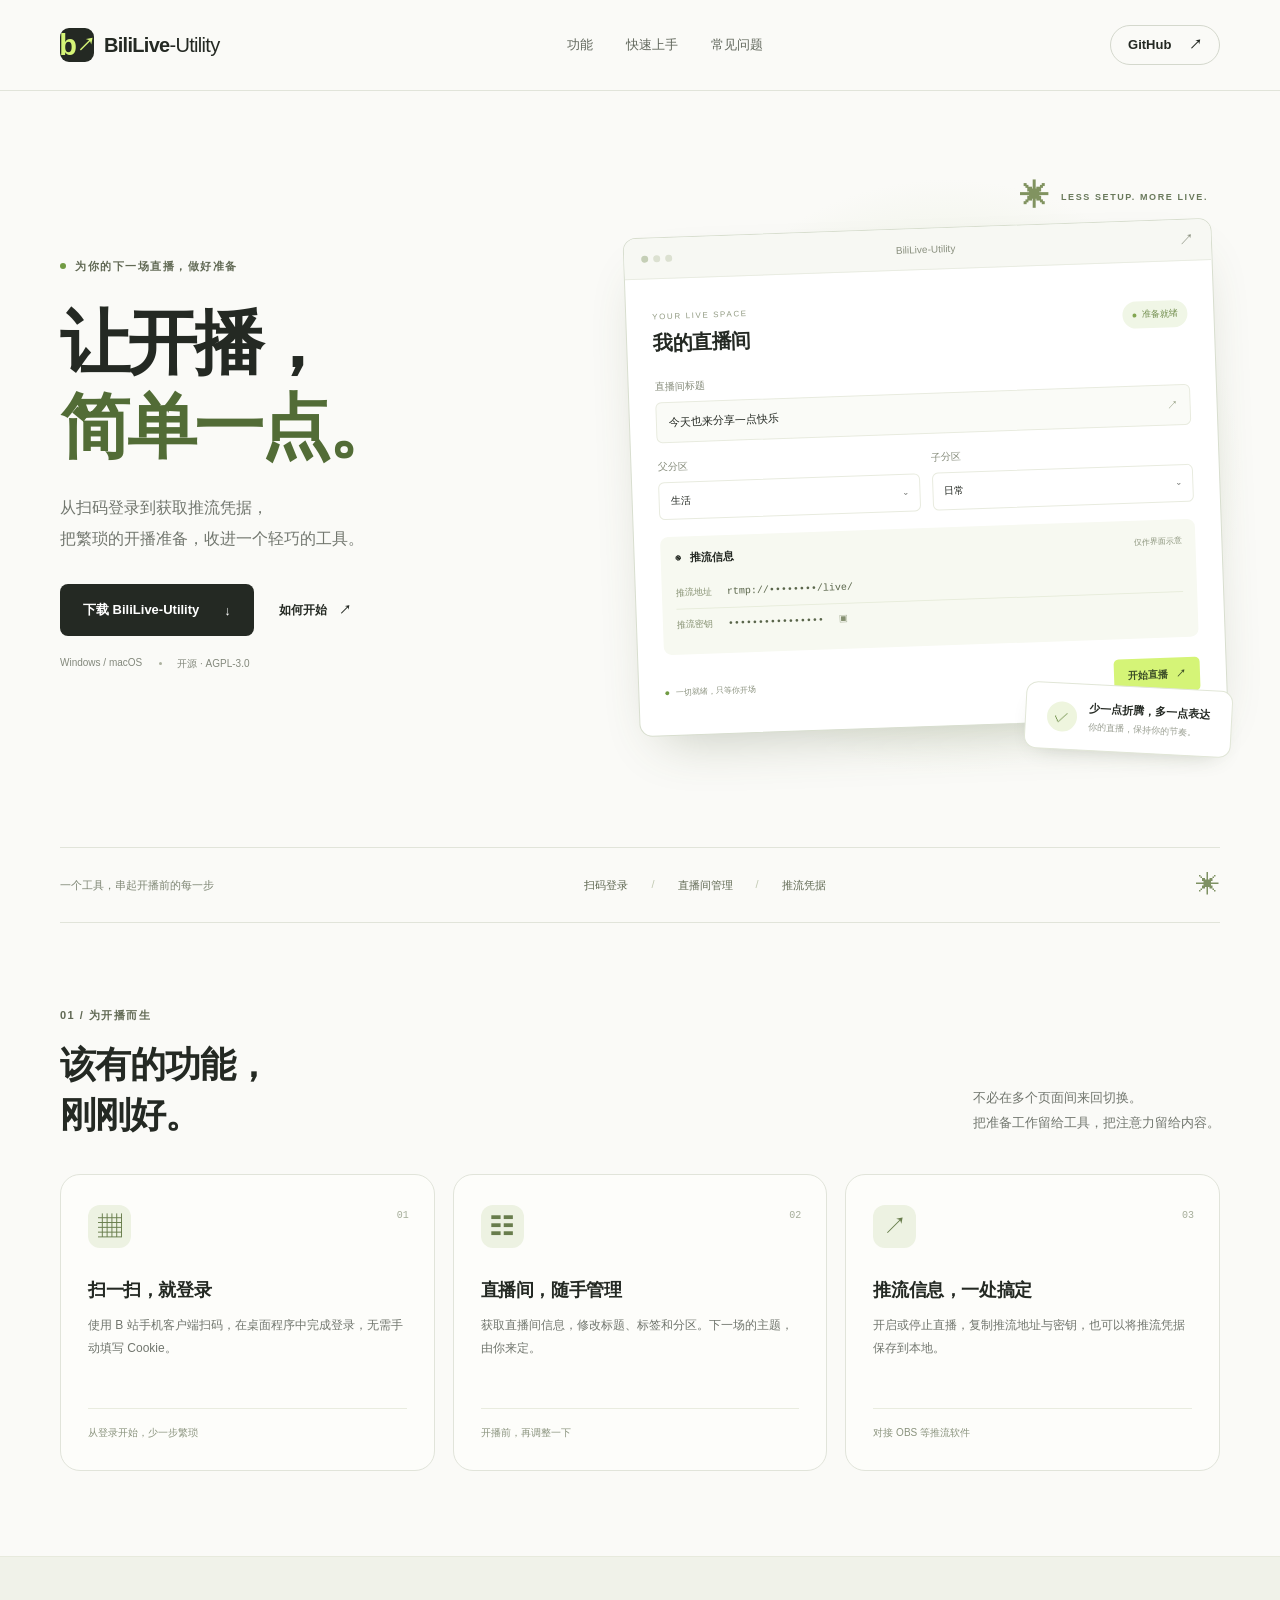
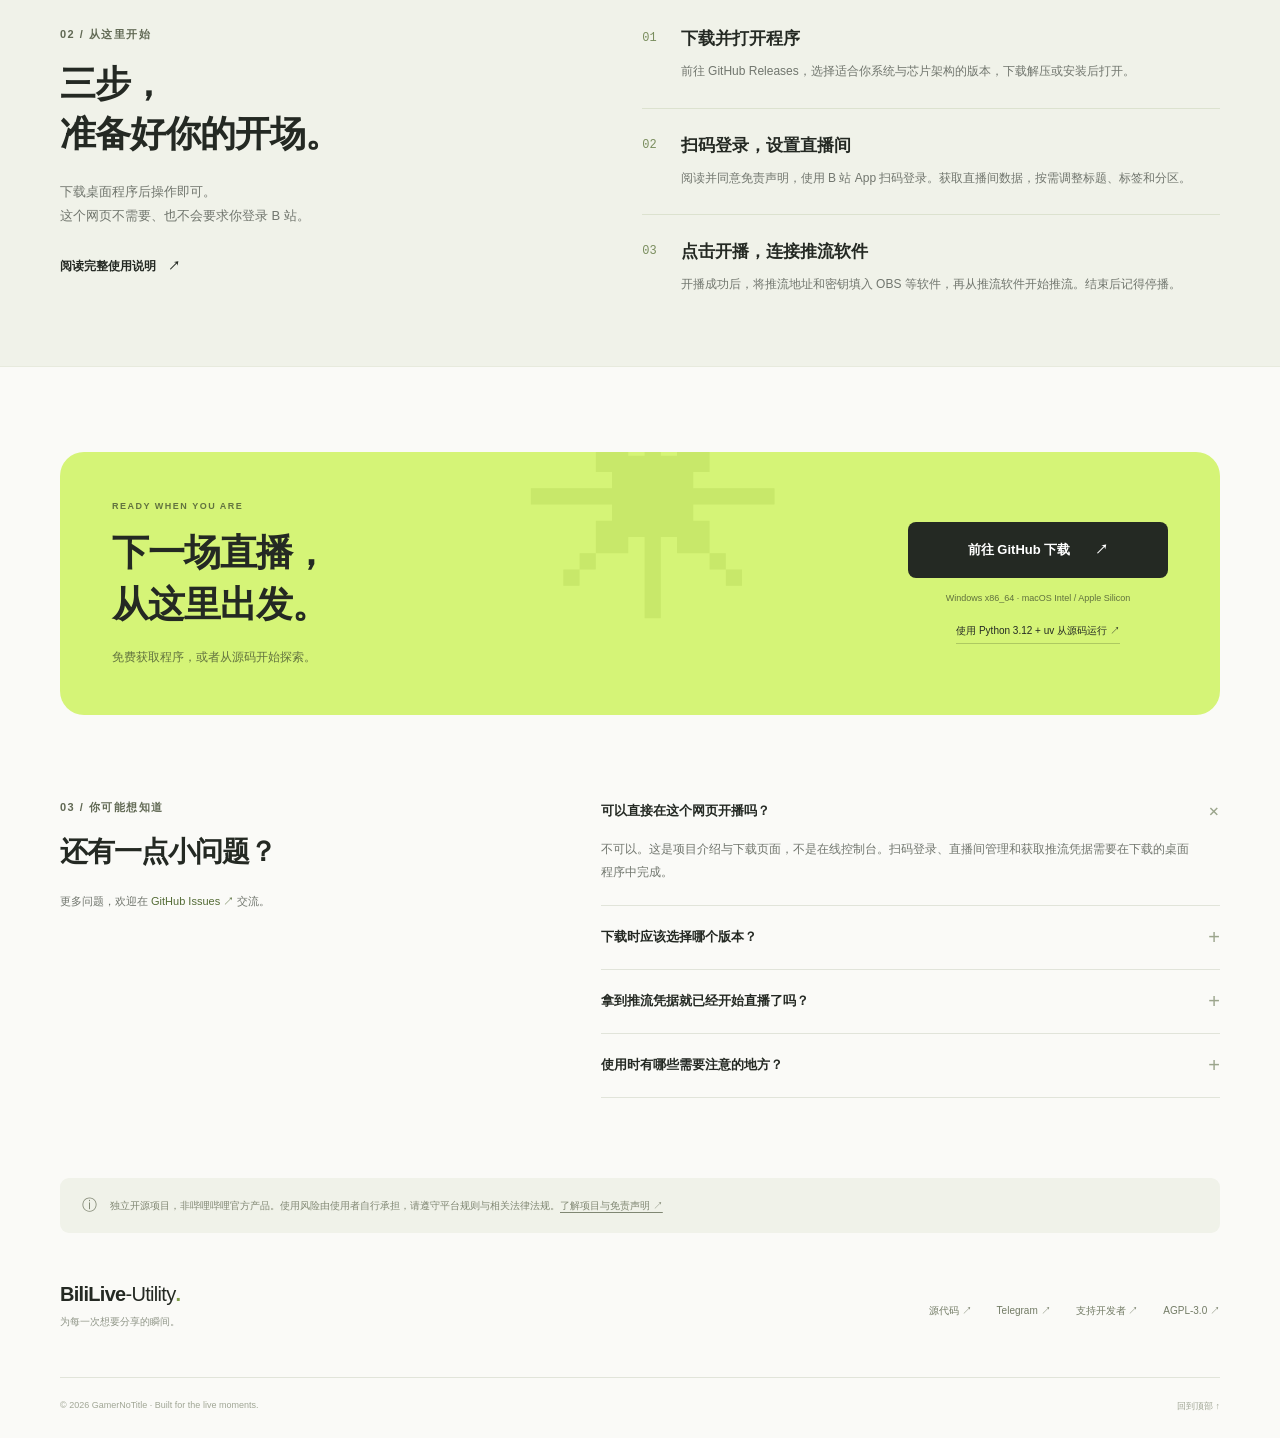
==== index.html @ 8e635564 "feat: add responsive GitHub Pages project landing page" ====
<!doctype html>
<html lang="zh-CN">
<head>
  <meta charset="utf-8">
  <meta name="viewport" content="width=device-width, initial-scale=1">
  <meta name="description" content="BiliLive-Utility，开源的 B 站直播间管理工具。扫码登录、管理直播间、获取推流凭据，让开播准备更简单。">
  <meta name="theme-color" content="#fafaf7">
  <title>BiliLive-Utility · 让开播，简单一点</title>
  <link rel="icon" href="./assets/favicon.svg" type="image/svg+xml">
  <link rel="stylesheet" href="./assets/site.css">
  <script src="./assets/site.js" defer></script>
</head>
<body>
  <a class="skip-link" href="#main">跳转到主要内容</a>
  <header class="header"><div class="wrap nav">
    <a class="brand" href="#" aria-label="BiliLive-Utility 首页"><span class="brand-icon" aria-hidden="true">b<span>↗</span></span><span>BiliLive<span class="brand-light">-Utility</span></span></a>
    <nav aria-label="主导航"><a href="#features">功能</a><a href="#guide">快速上手</a><a href="#faq">常见问题</a></nav>
    <a class="github-link" href="https://github.com/GamerNoTitle/BiliLive-Utility">GitHub <span aria-hidden="true">↗</span></a>
  </div></header>
  <main id="main">
    <section class="hero wrap">
      <div class="hero-copy">
        <div class="eyebrow"><span class="status-dot"></span> 为你的下一场直播，做好准备</div>
        <h1>让开播，<br><span>简单一点。</span></h1>
        <p class="hero-description">从扫码登录到获取推流凭据，<br>把繁琐的开播准备，收进一个轻巧的工具。</p>
        <div class="actions"><a class="button primary" href="#download">下载 BiliLive-Utility <span aria-hidden="true">↓</span></a><a class="text-link" href="#guide">如何开始 <span aria-hidden="true">↗</span></a></div>
        <div class="hero-meta"><span>Windows / macOS</span><span>开源 · AGPL-3.0</span></div>
      </div>
      <div class="hero-visual">
        <div class="orbit-label"><span aria-hidden="true">✳</span> LESS SETUP. MORE LIVE.</div>
        <div class="app-preview" aria-label="直播间管理界面示意，所有数据均为虚构">
          <div class="window-bar"><div class="window-dots"><i></i><i></i><i></i></div><span>BiliLive-Utility</span><span class="window-mark">↗</span></div>
          <div class="preview-body"><div class="preview-heading"><div><span class="mini-label">YOUR LIVE SPACE</span><h2>我的直播间</h2></div><span class="preview-status"><span></span> 准备就绪</span></div>
          <div class="preview-field"><span>直播间标题</span><div>今天也来分享一点快乐 <span>↗</span></div></div>
          <div class="preview-row"><div><span>父分区</span><strong>生活 <span>⌄</span></strong></div><div><span>子分区</span><strong>日常 <span>⌄</span></strong></div></div>
          <div class="stream-card"><div class="stream-title"><span>◉ &nbsp; 推流信息</span><span class="tiny-tag">仅作界面示意</span></div><div class="stream-item"><span>推流地址</span><code>rtmp://••••••••/live/</code></div><div class="stream-item"><span>推流密钥</span><code>••••••••••••••••</code><span aria-hidden="true">▣</span></div></div>
          <div class="preview-bottom"><span><span class="status-dot"></span> 一切就绪，只等你开场</span><span class="fake-button">开始直播 &nbsp; ↗</span></div>
          </div>
        </div>
        <div class="floating-note"><span class="note-icon" aria-hidden="true">✓</span><div><strong>少一点折腾，多一点表达</strong><span>你的直播，保持你的节奏。</span></div></div>
      </div>
    </section>
    <div class="wrap trust-strip"><span>一个工具，串起开播前的每一步</span><div><span>扫码登录</span><i> / </i><span>直播间管理</span><i> / </i><span>推流凭据</span></div><span class="strip-symbol" aria-hidden="true">✳</span></div>
    <section class="section wrap" id="features">
      <div class="section-heading"><div><span class="eyebrow">01 / 为开播而生</span><h2>该有的功能，<br>刚刚好。</h2></div><p>不必在多个页面间来回切换。<br>把准备工作留给工具，把注意力留给内容。</p></div>
      <div class="feature-grid">
        <article class="feature"><span class="feature-icon" aria-hidden="true">▦</span><span class="feature-number">01</span><h3>扫一扫，就登录</h3><p>使用 B 站手机客户端扫码，在桌面程序中完成登录，无需手动填写 Cookie。</p><span class="feature-tag">从登录开始，少一步繁琐</span></article>
        <article class="feature"><span class="feature-icon" aria-hidden="true">☷</span><span class="feature-number">02</span><h3>直播间，随手管理</h3><p>获取直播间信息，修改标题、标签和分区。下一场的主题，由你来定。</p><span class="feature-tag">开播前，再调整一下</span></article>
        <article class="feature"><span class="feature-icon" aria-hidden="true">↗</span><span class="feature-number">03</span><h3>推流信息，一处搞定</h3><p>开启或停止直播，复制推流地址与密钥，也可以将推流凭据保存到本地。</p><span class="feature-tag">对接 OBS 等推流软件</span></article>
      </div>
    </section>
    <section class="guide-section" id="guide"><div class="wrap guide-layout"><div class="guide-intro"><span class="eyebrow">02 / 从这里开始</span><h2>三步，<br>准备好你的开场。</h2><p>下载桌面程序后操作即可。<br>这个网页不需要、也不会要求你登录 B 站。</p><a class="text-link" href="https://github.com/GamerNoTitle/BiliLive-Utility#开箱即用">阅读完整使用说明 <span aria-hidden="true">↗</span></a></div><ol class="steps">
      <li><span class="step-number">01</span><div><h3>下载并打开程序</h3><p>前往 GitHub Releases，选择适合你系统与芯片架构的版本，下载解压或安装后打开。</p></div></li>
      <li><span class="step-number">02</span><div><h3>扫码登录，设置直播间</h3><p>阅读并同意免责声明，使用 B 站 App 扫码登录。获取直播间数据，按需调整标题、标签和分区。</p></div></li>
      <li><span class="step-number">03</span><div><h3>点击开播，连接推流软件</h3><p>开播成功后，将推流地址和密钥填入 OBS 等软件，再从推流软件开始推流。结束后记得停播。</p></div></li>
    </ol></div></section>
    <section class="section wrap" id="download"><div class="download-panel"><div><span class="eyebrow">READY WHEN YOU ARE</span><h2>下一场直播，<br>从这里出发。</h2><p>免费获取程序，或者从源码开始探索。</p></div><div class="download-actions"><a class="button dark" href="https://github.com/GamerNoTitle/BiliLive-Utility/releases/latest">前往 GitHub 下载 <span aria-hidden="true">↗</span></a><span>Windows x86_64 · macOS Intel / Apple Silicon</span><a class="source-link" href="https://github.com/GamerNoTitle/BiliLive-Utility#源码启动">使用 Python 3.12 + uv 从源码运行 ↗</a></div></div></section>
    <section class="faq-section wrap" id="faq"><div><span class="eyebrow">03 / 你可能想知道</span><h2>还有一点小问题？</h2><p>更多问题，欢迎在 <a href="https://github.com/GamerNoTitle/BiliLive-Utility/issues">GitHub Issues ↗</a> 交流。</p></div><div class="faq-list">
      <details open><summary>可以直接在这个网页开播吗？<span aria-hidden="true">+</span></summary><p>不可以。这是项目介绍与下载页面，不是在线控制台。扫码登录、直播间管理和获取推流凭据需要在下载的桌面程序中完成。</p></details>
      <details><summary>下载时应该选择哪个版本？<span aria-hidden="true">+</span></summary><p>Windows 选择 Windows-amd64；搭载 Intel 芯片的 Mac 选择 macOS-amd64，Apple Silicon（M 系列）选择 macOS-arm64。请以 Releases 中实际提供的文件为准；其他环境可参考源码启动说明。</p></details>
      <details><summary>拿到推流凭据就已经开始直播了吗？<span aria-hidden="true">+</span></summary><p>程序负责开启直播间并获取凭据，画面与声音还需要使用 OBS 等推流软件传输。请将地址与密钥分别填入推流软件的自定义服务器设置，并在软件中开始推流。</p></details>
      <details><summary>使用时有哪些需要注意的地方？<span aria-hidden="true">+</span></summary><p>请只从本项目 GitHub 下载程序，不要分享 Cookie、登录二维码或推流密钥。项目仅供个人学习、研究和非商业用途；使用前请确认符合平台规则及法律法规，并确保直播内容已获得合法授权。平台接口与规则可能变化，本工具不保证所有账号都能开播。</p></details>
    </div></section>
    <aside class="notice wrap"><span aria-hidden="true">ⓘ</span><p>独立开源项目，非哔哩哔哩官方产品。使用风险由使用者自行承担，请遵守平台规则与相关法律法规。<a href="https://github.com/GamerNoTitle/BiliLive-Utility#readme">了解项目与免责声明 ↗</a></p></aside>
  </main>
  <footer class="footer wrap"><div><a class="brand footer-brand" href="#">BiliLive<span class="brand-light">-Utility</span><span class="footer-dot">.</span></a><p>为每一次想要分享的瞬间。</p></div><div class="footer-links"><a href="https://github.com/GamerNoTitle/BiliLive-Utility">源代码 ↗</a><a href="https://t.me/DohnaNyan">Telegram ↗</a><a href="https://bili33.top/sponsors">支持开发者 ↗</a><a href="https://github.com/GamerNoTitle/BiliLive-Utility/blob/master/LICENSE">AGPL-3.0 ↗</a></div><div class="footer-bottom"><span>© <span id="year">2026</span> GamerNoTitle · Built for the live moments.</span><a href="#">回到顶部 ↑</a></div></footer>
</body>
</html>
---- assets/site.css ----
/* Standalone project landing page: no build step or external assets required. */
:root{--paper:#fafaf7;--ink:#242923;--muted:#71766e;--line:#e1e4da;--lime:#d5f477;--green:#526c36;--white:#fff;--radius:20px}*{box-sizing:border-box}html{scroll-behavior:smooth;scroll-padding-top:100px}body{margin:0;background:var(--paper);color:var(--ink);font-family:Inter,-apple-system,BlinkMacSystemFont,"Segoe UI","PingFang SC","Microsoft YaHei",sans-serif;-webkit-font-smoothing:antialiased;font-size:15px}a{color:inherit;text-decoration:none}a,button,summary{-webkit-tap-highlight-color:transparent}a:focus-visible,summary:focus-visible{outline:3px solid var(--green);outline-offset:6px;border-radius:4px}::selection{background:var(--lime)}.wrap{width:min(1160px,calc(100% - 96px));margin-inline:auto}.header{border-bottom:1px solid var(--line);background:rgba(250,250,247,.96)}.nav{height:90px;display:flex;align-items:center;justify-content:space-between;gap:28px}.brand{display:inline-flex;align-items:center;gap:10px;font-size:20px;font-weight:750;letter-spacing:-.7px}.brand-light{font-weight:450}.brand-icon{display:flex;align-items:center;justify-content:center;background:var(--ink);color:var(--lime);width:34px;height:34px;border-radius:9px;font-size:29px;line-height:1}.brand-icon span{font-size:18px;margin-left:1px}.nav nav{display:flex;gap:33px;font-size:13px;color:#62685d}.nav nav a:hover,.text-link:hover,.footer a:hover,.faq-section a:hover{color:var(--green)}.github-link{border:1px solid #d4d8cd;padding:10px 17px;border-radius:25px;font-size:13px;font-weight:600}.github-link span{margin-left:14px}.hero{display:grid;grid-template-columns:1fr 1.12fr;align-items:center;gap:45px;padding-block:82px 90px}.eyebrow{font-size:11px;font-weight:650;letter-spacing:1.5px;display:flex;align-items:center;gap:9px;color:#616954}.status-dot{display:inline-block;width:6px;height:6px;background:#719b43;border-radius:50%;flex:none}.hero h1{font-size:clamp(48px,5.5vw,70px);line-height:1.2;letter-spacing:-3px;margin:27px 0 23px;font-weight:800}.hero h1>span{color:var(--green)}.hero-description{color:var(--muted);font-size:16px;line-height:1.95;margin:0 0 30px}.actions{display:flex;align-items:center;gap:25px}.button{display:inline-flex;justify-content:center;align-items:center;gap:25px;border-radius:8px;padding:17px 23px;font-weight:650;font-size:13px;transition:transform .2s,background .2s}.button:hover{transform:translateY(-3px)}.primary{background:var(--ink);color:#fff}.primary:hover{background:#425638}.text-link{font-size:12px;font-weight:600;display:inline-flex;gap:12px;align-items:center}.hero-meta{display:flex;gap:17px;color:#83887c;font-size:10px;margin-top:21px}.hero-meta span+span:before{content:"";display:inline-block;width:3px;height:3px;background:#acb19f;margin:0 15px 2px 0;border-radius:50%}.hero-visual{position:relative;padding:55px 0 30px}.hero-visual:before{content:"";position:absolute;inset:3px -25px -20px 18px;border-radius:50%;background:radial-gradient(ellipse,#e7edda 0%,#f1f4e9 48%,transparent 70%);z-index:-1}.orbit-label{position:absolute;top:7px;right:12px;font-size:9px;letter-spacing:1.6px;font-weight:650;color:#69795b;display:flex;align-items:center;gap:10px}.orbit-label>span{font-size:29px;color:#819360}.app-preview{background:white;border:1px solid #d8decf;border-radius:13px;box-shadow:0 24px 55px -25px #47573455;transform:rotate(-2deg);overflow:hidden}.window-bar{height:41px;background:#f7f8f3;display:flex;align-items:center;justify-content:space-between;padding:0 17px;border-bottom:1px solid #e9ece2;color:#8a907f;font-size:10px}.window-dots{display:flex;gap:5px}.window-dots i{width:7px;height:7px;border-radius:50%;background:#dce1d1}.window-dots i:first-child{background:#c5cfb6}.window-mark{font-size:15px}.preview-body{padding:26px}.preview-heading{display:flex;align-items:center;justify-content:space-between;margin-bottom:23px}.mini-label{font-size:8px;letter-spacing:1.6px;color:#929b83}.preview-heading h2{font-size:20px;letter-spacing:-.5px;margin:7px 0 0}.preview-status{font-size:9px;background:#f0f6e6;border-radius:20px;padding:7px 10px;color:#728e4f}.preview-status>span{display:inline-block;width:4px;height:4px;background:#82a651;border-radius:50%;margin-right:3px}.preview-field>span,.preview-row>div>span{font-size:10px;color:#858b7a;display:block;margin-bottom:8px}.preview-field>div{background:#fafbf7;border:1px solid #e8ebdf;padding:12px;border-radius:6px;font-size:11px;display:flex;justify-content:space-between}.preview-field>div>span{color:#8d987a}.preview-row{display:grid;grid-template-columns:1fr 1fr;gap:12px;margin:17px 0}.preview-row strong{font-size:10px;font-weight:400;border:1px solid #e8ebdf;display:flex;justify-content:space-between;padding:11px;border-radius:6px}.stream-card{background:#f7f9f1;padding:14px;border-radius:8px}.stream-title{display:flex;justify-content:space-between;align-items:center;font-size:11px;font-weight:600;padding-bottom:12px}.tiny-tag{font-size:8px;color:#8c957d;font-weight:400}.stream-item{display:flex;align-items:center;gap:15px;padding:9px 0;font-size:9px;color:#859071}.stream-item code{font-size:10px;color:#59654a}.stream-item:last-child{border-top:1px solid #e8eddc}.preview-bottom{margin-top:20px;display:flex;align-items:center;justify-content:space-between;gap:8px;font-size:8px;color:#8a917e}.preview-bottom .status-dot{width:4px;height:4px;margin-right:4px}.fake-button{padding:10px 14px;background:var(--lime);color:#3c4e27;border-radius:5px;font-size:10px;font-weight:600}.floating-note{position:absolute;bottom:4px;right:-12px;display:flex;gap:12px;align-items:center;padding:16px 21px;background:white;border:1px solid #e1e6d7;border-radius:12px;box-shadow:0 10px 25px -15px #44543555;transform:rotate(3deg)}.note-icon{display:grid;place-items:center;background:#eef5de;color:#71904b;border-radius:50%;width:30px;height:30px}.floating-note strong{font-size:11px;display:block;font-weight:600}.floating-note div>span{display:block;font-size:9px;color:#989d90;margin-top:5px}.trust-strip{border-block:1px solid var(--line);padding-block:23px;display:flex;align-items:center;justify-content:space-between;color:#7c8472;font-size:11px}.trust-strip>div{display:flex;gap:23px;color:#606953}.trust-strip i{color:#c2cab4;font-style:normal}.strip-symbol{font-size:24px;color:#7e9163}.section{padding-block:85px}.section-heading{display:flex;align-items:flex-end;justify-content:space-between;margin-bottom:33px}h2{font-size:36px;line-height:1.4;letter-spacing:-1px;margin:17px 0 0}.section-heading>p,.guide-intro>p{color:var(--muted);font-size:13px;line-height:1.9;margin:0 0 5px}.feature-grid{display:grid;grid-template-columns:repeat(3,1fr);gap:18px}.feature{position:relative;padding:30px 27px;border:1px solid var(--line);border-radius:var(--radius);background:#fdfdfa}.feature-icon{display:grid;place-items:center;font-size:24px;width:43px;height:43px;background:#edf2e2;color:#687d4c;border-radius:12px}.feature-number{position:absolute;right:25px;top:35px;font-size:10px;color:#a5ad99;font-family:monospace}.feature h3{font-size:18px;margin:30px 0 12px;font-weight:650;letter-spacing:-.4px}.feature p{font-size:12px;line-height:1.9;color:var(--muted);margin:0;min-height:69px}.feature-tag{display:block;font-size:10px;color:#8a937d;border-top:1px solid #e9ecdf;margin-top:25px;padding-top:17px}.guide-section{padding:70px 0;background:#f0f2e9;border-block:1px solid #e7eadd}.guide-layout{display:grid;grid-template-columns:1fr 1.15fr;gap:80px}.guide-intro>p{margin-top:20px}.guide-intro .text-link{margin-top:24px}.steps{list-style:none;margin:0;padding:0}.steps li{display:flex;gap:24px;padding:25px 0;border-bottom:1px solid #dce2cf}.steps li:first-child{padding-top:0}.steps li:last-child{border:0;padding-bottom:0}.step-number{font-size:12px;font-family:monospace;color:#7a8e5e;padding-top:4px}.steps h3{font-size:17px;font-weight:600;margin:0 0 10px}.steps p{font-size:12px;line-height:1.9;color:var(--muted);margin:0}.download-panel{background:var(--lime);border-radius:24px;padding:49px 52px;display:flex;align-items:center;justify-content:space-between;gap:30px;position:relative;overflow:hidden}.download-panel:after{content:"✳";position:absolute;top:-70px;right:37%;font-size:260px;color:#c8e86a;line-height:1;pointer-events:none}.download-panel>div{position:relative;z-index:1}.download-panel h2{font-size:37px;margin-top:16px}.download-panel p{font-size:12px;color:#62733f;margin:18px 0 0}.download-panel .eyebrow{color:#62733f;font-size:9px}.download-actions{display:flex;flex-direction:column;align-items:center;gap:15px}.dark{background:var(--ink);color:white;padding:19px 30px;min-width:260px}.download-actions>span{font-size:9px;color:#60713e}.source-link{font-size:10px;margin-top:6px;border-bottom:1px solid #adc961;padding-bottom:5px}.faq-section{display:grid;grid-template-columns:1fr 1.3fr;gap:65px;padding-bottom:80px}.faq-section h2{font-size:28px}.faq-section>div>p{font-size:11px;color:var(--muted);line-height:1.9;margin-top:20px}.faq-section a{color:#536b35}.faq-list details{border-bottom:1px solid var(--line);padding-block:20px}.faq-list details:first-child{padding-top:0}.faq-list summary{cursor:pointer;display:flex;align-items:center;justify-content:space-between;gap:20px;font-size:13px;font-weight:600;list-style:none}.faq-list summary::-webkit-details-marker{display:none}.faq-list summary span{font-size:20px;color:#9ba58c;font-weight:400;transition:transform .2s}.faq-list details[open] summary span{transform:rotate(45deg)}.faq-list p{color:var(--muted);font-size:12px;line-height:1.95;margin:15px 30px 0 0}.notice{display:flex;gap:13px;background:#f0f2e9;padding:18px 22px;border-radius:9px;color:#808773}.notice>span{font-size:15px}.notice p{font-size:10px;line-height:1.9;margin:0}.notice a{text-decoration:underline;text-underline-offset:3px}.footer{display:flex;justify-content:space-between;align-items:center;flex-wrap:wrap;padding-top:50px;padding-bottom:25px;gap:25px}.footer-brand{font-size:20px;gap:0}.footer-dot{color:#7f9d4a}.footer p{font-size:10px;color:#8f9587;margin-top:9px}.footer-links{display:flex;gap:25px;font-size:10px;color:#727b65}.footer-bottom{width:100%;border-top:1px solid var(--line);padding-top:22px;margin-top:13px;display:flex;justify-content:space-between;color:#a0a695;font-size:9px}.skip-link{position:fixed;top:12px;left:20px;background:var(--ink);color:white;padding:14px;z-index:10;clip-path:inset(50%);width:1px;height:1px;overflow:hidden;white-space:nowrap}.skip-link:focus{clip-path:none;width:auto;height:auto;overflow:visible}
@media(min-width:1400px){.hero{padding-block:100px 105px}}@media(max-width:1000px){.wrap{width:calc(100% - 56px)}.hero{gap:25px}.hero h1{font-size:54px}.preview-body{padding:19px}.actions{gap:17px}.button{padding:16px 18px;font-size:12px;gap:14px}.hero-description{font-size:14px}.preview-bottom{font-size:7px}.feature{padding:25px 21px}.guide-layout{gap:40px}.download-panel{padding:40px 34px}.download-panel h2{font-size:32px}.faq-section{gap:35px}.nav nav{gap:22px}}
@media(max-width:760px){.wrap{width:calc(100% - 40px)}.nav{height:74px;gap:10px}.brand{font-size:17px;gap:8px}.brand-icon{width:29px;height:29px;font-size:24px}.nav nav{display:none}.github-link{padding:9px 13px;font-size:11px}.github-link span{margin-left:7px}.hero{grid-template-columns:1fr;padding-block:48px 51px;gap:28px}.hero h1{font-size:58px;letter-spacing:-2.5px;margin-top:24px}.hero-description{font-size:15px}.hero-copy{max-width:500px}.hero-visual{max-width:490px;width:100%;justify-self:center;padding:47px 6px 29px}.hero-visual:before{inset:0}.app-preview{transform:rotate(-1.5deg)}.preview-body{padding:24px}.floating-note{right:0;bottom:0}.orbit-label{right:13px;top:2px}.hero-meta{font-size:9px}.actions{gap:24px}.button{padding:17px 22px}.preview-bottom{font-size:8px}.trust-strip{align-items:flex-start;gap:15px;flex-wrap:wrap;padding-block:20px;font-size:10px}.trust-strip>div{gap:14px}.strip-symbol{display:none}.section{padding-block:55px}.section-heading{display:block;margin-bottom:25px}h2{font-size:31px}.section-heading>p{margin-top:18px;font-size:12px}.feature-grid{grid-template-columns:1fr;gap:13px}.feature{padding:25px}.feature h3{margin-top:22px}.feature p{min-height:0;max-width:450px}.feature-tag{margin-top:21px}.guide-section{padding-block:50px}.guide-layout{grid-template-columns:1fr;gap:34px}.guide-intro h2 br{display:none}.steps li{gap:20px}.steps h3{font-size:16px}.steps p{font-size:12px}.download-panel{display:block;padding:32px 25px;border-radius:17px}.download-panel h2{font-size:34px}.download-panel:after{right:-40px;top:30px}.download-actions{align-items:flex-start;margin-top:30px}.download-actions>span{font-size:8px}.dark{min-width:250px}.faq-section{grid-template-columns:1fr;gap:29px;padding-bottom:47px}.faq-section h2{font-size:28px}.faq-section>div>p{margin-top:12px}.notice{padding:16px;gap:10px}.footer{padding-top:37px;gap:18px}.footer-links{flex-wrap:wrap;gap:19px}.footer-bottom{font-size:8px;gap:20px;line-height:1.8}.eyebrow{font-size:10px;letter-spacing:1px}}@media(max-width:360px){.hero h1{font-size:49px}.actions{gap:13px}.button{padding-inline:15px}.preview-body{padding:17px}.preview-bottom>span:first-child{max-width:110px;line-height:1.6}.floating-note{padding:12px}.hero-meta{gap:8px}.hero-meta span+span:before{margin-right:8px}}
@media(prefers-reduced-motion:reduce){html{scroll-behavior:auto}*,*:before,*:after{transition:none!important}}
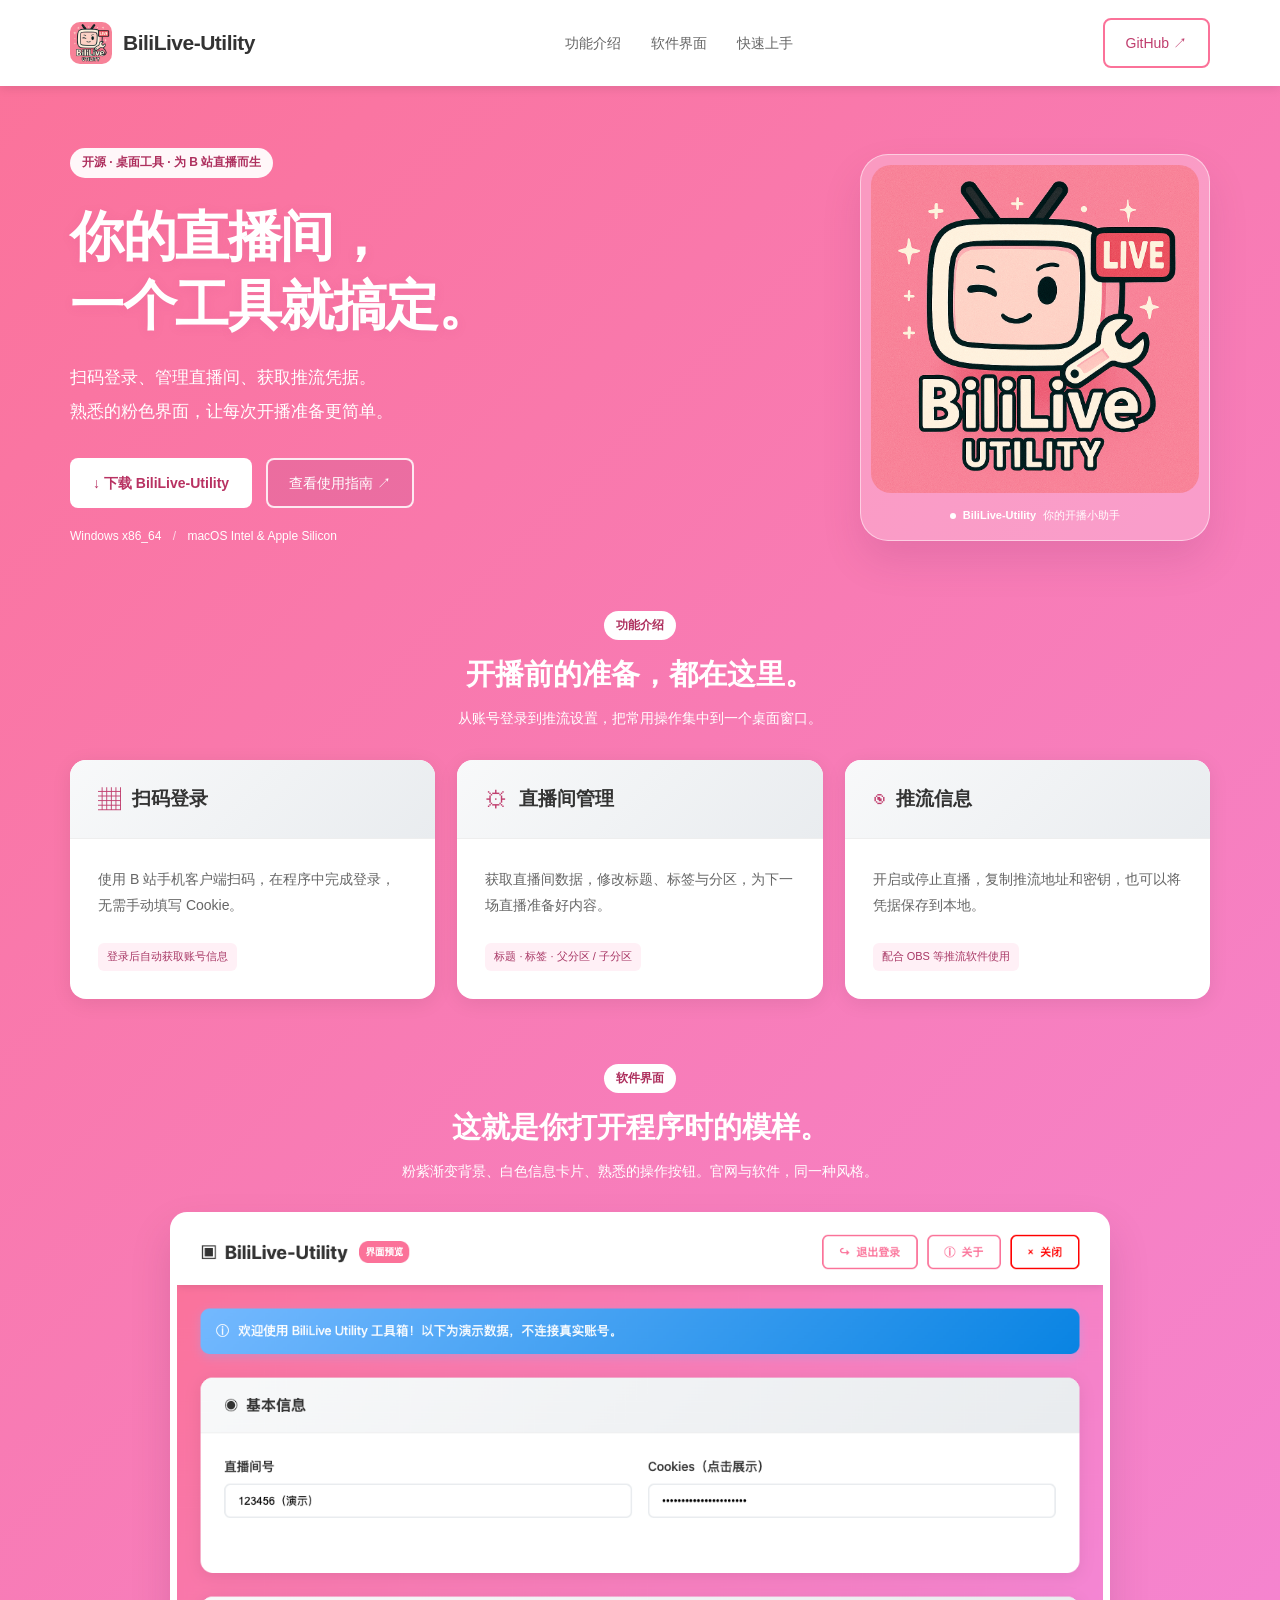
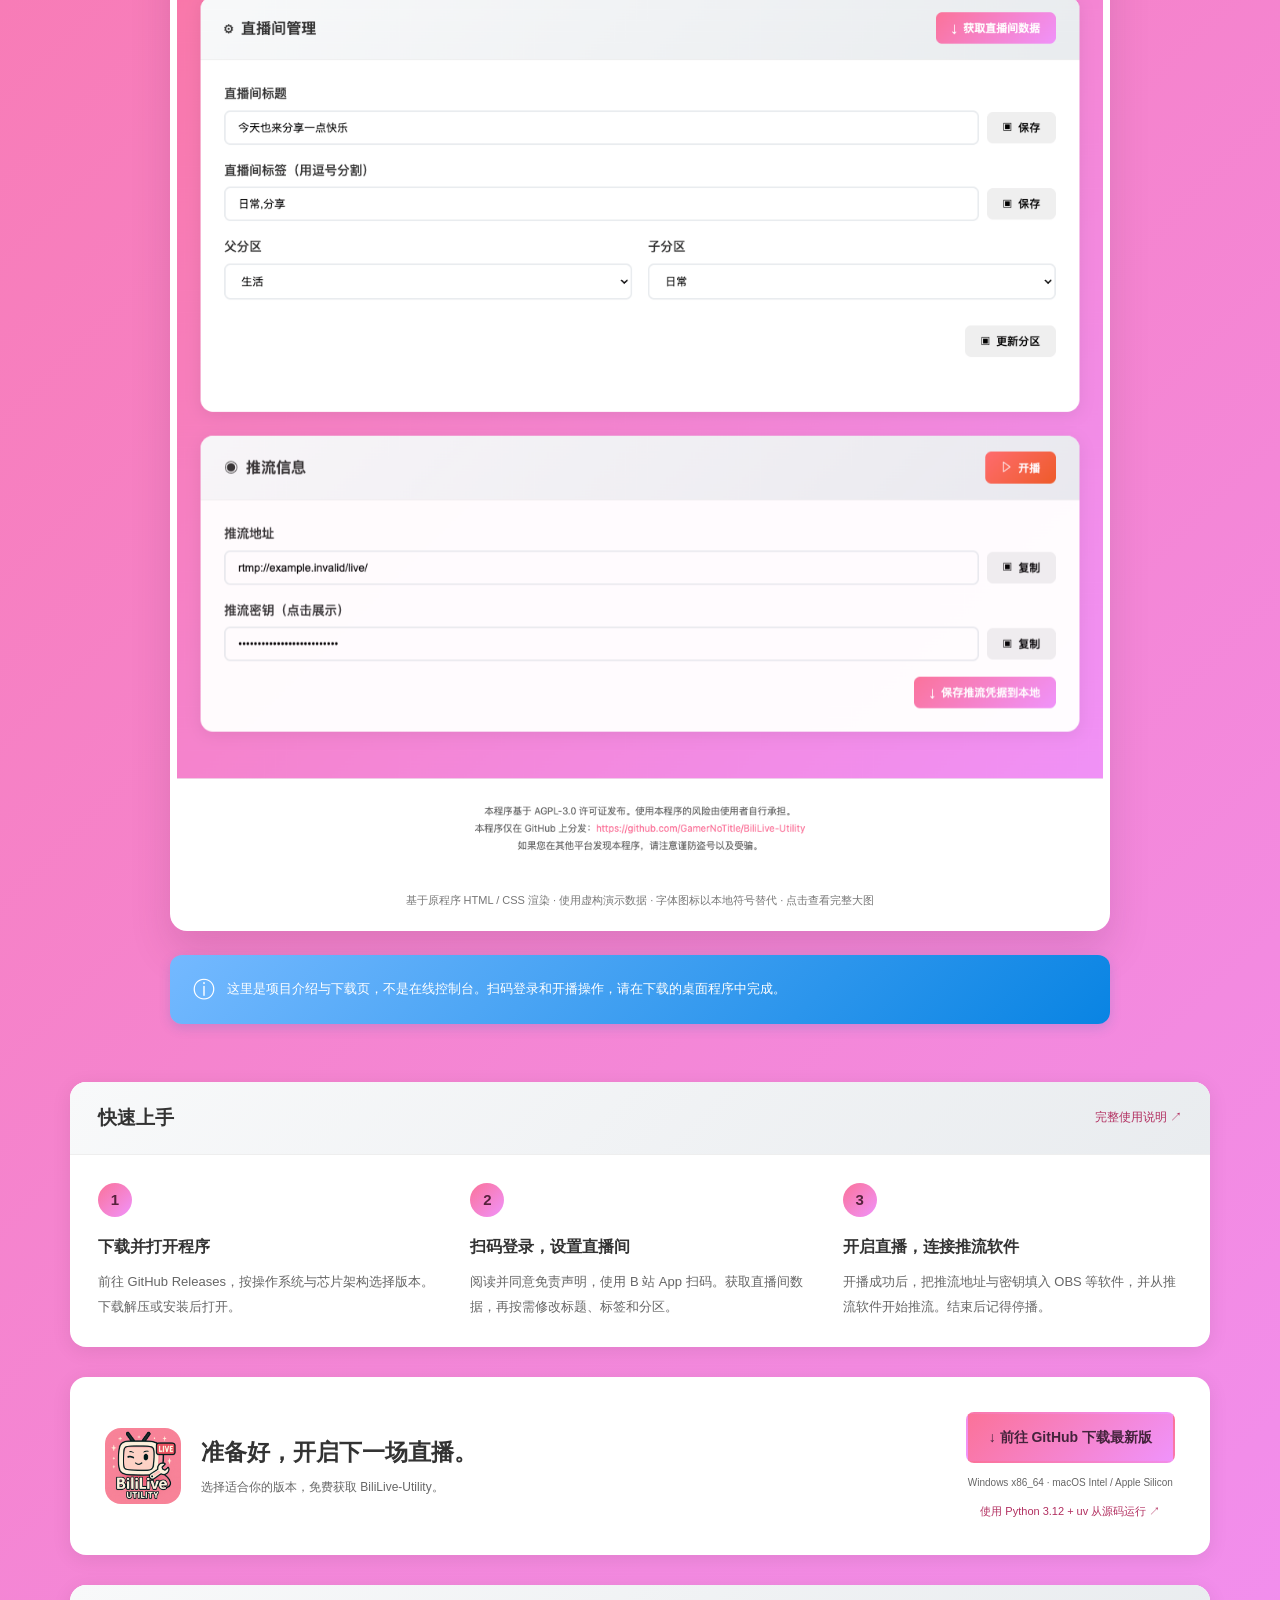
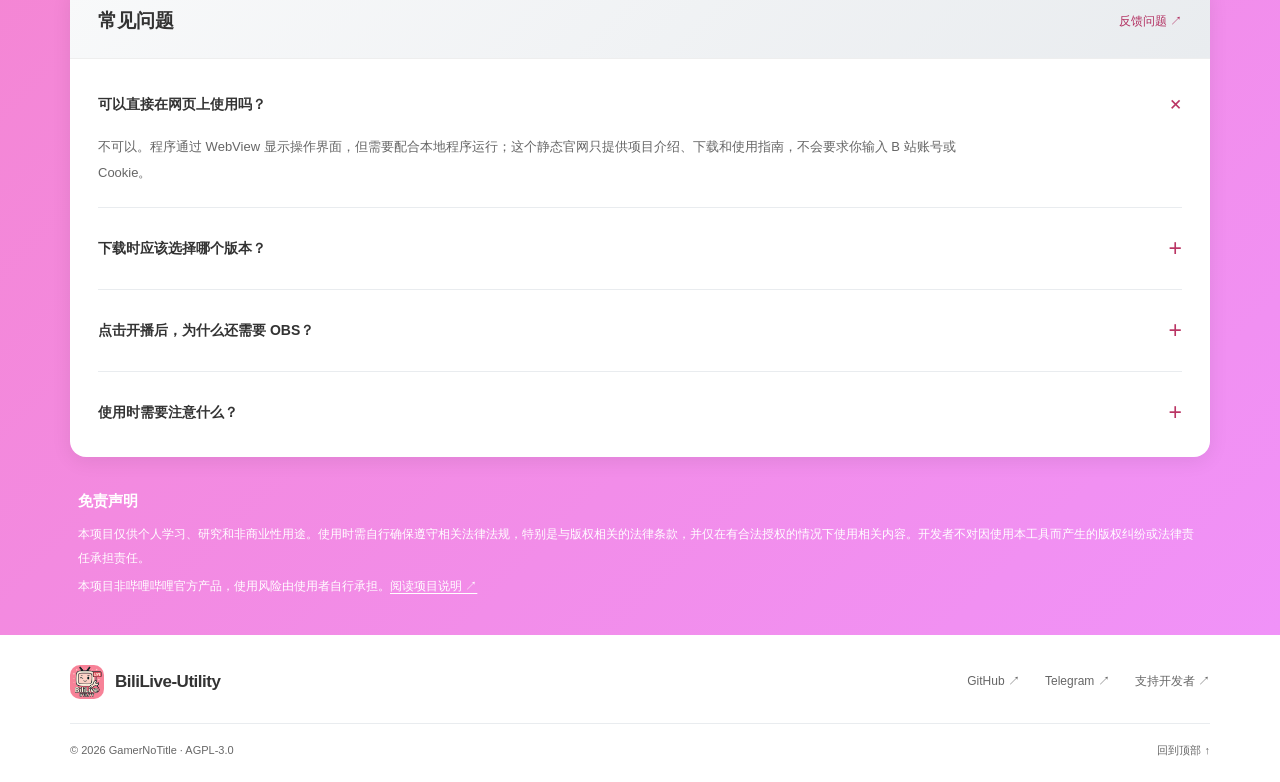
==== commit 1863b236: "fix: align project homepage with original WebView design" ====
--- a/index.html
+++ b/index.html
@@ -4,65 +4,61 @@
   <meta charset="utf-8">
   <meta name="viewport" content="width=device-width, initial-scale=1">
   <meta name="description" content="BiliLive-Utility，开源的 B 站直播间管理工具。扫码登录、管理直播间、获取推流凭据，让开播准备更简单。">
-  <meta name="theme-color" content="#fafaf7">
-  <title>BiliLive-Utility · 让开播，简单一点</title>
-  <link rel="icon" href="./assets/favicon.svg" type="image/svg+xml">
+  <meta name="theme-color" content="#fb7299">
+  <title>BiliLive-Utility · B站直播间管理工具</title>
+  <link rel="icon" href="./static/favicon.ico">
   <link rel="stylesheet" href="./assets/site.css">
   <script src="./assets/site.js" defer></script>
 </head>
 <body>
   <a class="skip-link" href="#main">跳转到主要内容</a>
-  <header class="header"><div class="wrap nav">
-    <a class="brand" href="#" aria-label="BiliLive-Utility 首页"><span class="brand-icon" aria-hidden="true">b<span>↗</span></span><span>BiliLive<span class="brand-light">-Utility</span></span></a>
-    <nav aria-label="主导航"><a href="#features">功能</a><a href="#guide">快速上手</a><a href="#faq">常见问题</a></nav>
-    <a class="github-link" href="https://github.com/GamerNoTitle/BiliLive-Utility">GitHub <span aria-hidden="true">↗</span></a>
-  </div></header>
+  <header class="app-header">
+    <div class="wrap header-inner">
+      <a class="brand" href="#" aria-label="BiliLive-Utility 首页"><img src="./static/icon.png" width="42" height="42" alt=""><span>BiliLive-Utility</span></a>
+      <nav aria-label="主导航"><a href="#features">功能介绍</a><a href="#preview">软件界面</a><a href="#guide">快速上手</a></nav>
+      <a class="btn btn-outline" href="https://github.com/GamerNoTitle/BiliLive-Utility">GitHub ↗</a>
+    </div>
+  </header>
   <main id="main">
     <section class="hero wrap">
       <div class="hero-copy">
-        <div class="eyebrow"><span class="status-dot"></span> 为你的下一场直播，做好准备</div>
-        <h1>让开播，<br><span>简单一点。</span></h1>
-        <p class="hero-description">从扫码登录到获取推流凭据，<br>把繁琐的开播准备，收进一个轻巧的工具。</p>
-        <div class="actions"><a class="button primary" href="#download">下载 BiliLive-Utility <span aria-hidden="true">↓</span></a><a class="text-link" href="#guide">如何开始 <span aria-hidden="true">↗</span></a></div>
-        <div class="hero-meta"><span>Windows / macOS</span><span>开源 · AGPL-3.0</span></div>
+        <span class="pill">开源 · 桌面工具 · 为 B 站直播而生</span>
+        <h1>你的直播间，<br>一个工具就搞定。</h1>
+        <p>扫码登录、管理直播间、获取推流凭据。<br>熟悉的粉色界面，让每次开播准备更简单。</p>
+        <div class="actions"><a class="btn btn-white" href="#download">↓ 下载 BiliLive-Utility</a><a class="btn btn-glass" href="#guide">查看使用指南 ↗</a></div>
+        <div class="platforms">Windows x86_64 <span> / </span> macOS Intel & Apple Silicon</div>
       </div>
-      <div class="hero-visual">
-        <div class="orbit-label"><span aria-hidden="true">✳</span> LESS SETUP. MORE LIVE.</div>
-        <div class="app-preview" aria-label="直播间管理界面示意，所有数据均为虚构">
-          <div class="window-bar"><div class="window-dots"><i></i><i></i><i></i></div><span>BiliLive-Utility</span><span class="window-mark">↗</span></div>
-          <div class="preview-body"><div class="preview-heading"><div><span class="mini-label">YOUR LIVE SPACE</span><h2>我的直播间</h2></div><span class="preview-status"><span></span> 准备就绪</span></div>
-          <div class="preview-field"><span>直播间标题</span><div>今天也来分享一点快乐 <span>↗</span></div></div>
-          <div class="preview-row"><div><span>父分区</span><strong>生活 <span>⌄</span></strong></div><div><span>子分区</span><strong>日常 <span>⌄</span></strong></div></div>
-          <div class="stream-card"><div class="stream-title"><span>◉ &nbsp; 推流信息</span><span class="tiny-tag">仅作界面示意</span></div><div class="stream-item"><span>推流地址</span><code>rtmp://••••••••/live/</code></div><div class="stream-item"><span>推流密钥</span><code>••••••••••••••••</code><span aria-hidden="true">▣</span></div></div>
-          <div class="preview-bottom"><span><span class="status-dot"></span> 一切就绪，只等你开场</span><span class="fake-button">开始直播 &nbsp; ↗</span></div>
-          </div>
-        </div>
-        <div class="floating-note"><span class="note-icon" aria-hidden="true">✓</span><div><strong>少一点折腾，多一点表达</strong><span>你的直播，保持你的节奏。</span></div></div>
+      <div class="hero-identity"><img src="./static/icon.png" alt="BiliLive-Utility 项目图标：举着 LIVE 牌子的电视与扳手" width="1024" height="1024" fetchpriority="high"><div class="identity-caption"><span class="live-dot"></span> BiliLive-Utility <span>你的开播小助手</span></div></div>
+    </section>
+    <section class="wrap features-section" id="features">
+      <div class="section-heading"><span class="pill">功能介绍</span><h2>开播前的准备，都在这里。</h2><p>从账号登录到推流设置，把常用操作集中到一个桌面窗口。</p></div>
+      <div class="feature-grid">
+        <article class="card feature"><div class="card-header"><span class="icon" aria-hidden="true">▦</span><h3>扫码登录</h3></div><div class="card-body"><p>使用 B 站手机客户端扫码，在程序中完成登录，无需手动填写 Cookie。</p><span class="tag">登录后自动获取账号信息</span></div></article>
+        <article class="card feature"><div class="card-header"><span class="icon" aria-hidden="true">⚙</span><h3>直播间管理</h3></div><div class="card-body"><p>获取直播间数据，修改标题、标签与分区，为下一场直播准备好内容。</p><span class="tag">标题 · 标签 · 父分区 / 子分区</span></div></article>
+        <article class="card feature"><div class="card-header"><span class="icon" aria-hidden="true">◉</span><h3>推流信息</h3></div><div class="card-body"><p>开启或停止直播，复制推流地址和密钥，也可以将凭据保存到本地。</p><span class="tag">配合 OBS 等推流软件使用</span></div></article>
       </div>
     </section>
-    <div class="wrap trust-strip"><span>一个工具，串起开播前的每一步</span><div><span>扫码登录</span><i> / </i><span>直播间管理</span><i> / </i><span>推流凭据</span></div><span class="strip-symbol" aria-hidden="true">✳</span></div>
-    <section class="section wrap" id="features">
-      <div class="section-heading"><div><span class="eyebrow">01 / 为开播而生</span><h2>该有的功能，<br>刚刚好。</h2></div><p>不必在多个页面间来回切换。<br>把准备工作留给工具，把注意力留给内容。</p></div>
-      <div class="feature-grid">
-        <article class="feature"><span class="feature-icon" aria-hidden="true">▦</span><span class="feature-number">01</span><h3>扫一扫，就登录</h3><p>使用 B 站手机客户端扫码，在桌面程序中完成登录，无需手动填写 Cookie。</p><span class="feature-tag">从登录开始，少一步繁琐</span></article>
-        <article class="feature"><span class="feature-icon" aria-hidden="true">☷</span><span class="feature-number">02</span><h3>直播间，随手管理</h3><p>获取直播间信息，修改标题、标签和分区。下一场的主题，由你来定。</p><span class="feature-tag">开播前，再调整一下</span></article>
-        <article class="feature"><span class="feature-icon" aria-hidden="true">↗</span><span class="feature-number">03</span><h3>推流信息，一处搞定</h3><p>开启或停止直播，复制推流地址与密钥，也可以将推流凭据保存到本地。</p><span class="feature-tag">对接 OBS 等推流软件</span></article>
-      </div>
+    <section class="wrap preview-section" id="preview">
+      <div class="section-heading"><span class="pill">软件界面</span><h2>这就是你打开程序时的模样。</h2><p>粉紫渐变背景、白色信息卡片、熟悉的操作按钮。官网与软件，同一种风格。</p></div>
+      <figure class="product-shot"><a href="./assets/app-preview.png" aria-label="打开完整的软件界面预览图"><img src="./assets/app-preview.png" width="1180" height="1604" loading="lazy" alt="基于原程序 WebView 渲染的界面预览：基本信息、直播间管理及推流信息三张白色卡片，粉紫渐变背景。账号与凭据均为虚构演示数据。"></a><figcaption>基于原程序 HTML / CSS 渲染 · 使用虚构演示数据 · 字体图标以本地符号替代 · 点击查看完整大图</figcaption></figure>
+      <div class="info-banner"><span aria-hidden="true">ⓘ</span><p>这里是项目介绍与下载页，不是在线控制台。扫码登录和开播操作，请在下载的桌面程序中完成。</p></div>
     </section>
-    <section class="guide-section" id="guide"><div class="wrap guide-layout"><div class="guide-intro"><span class="eyebrow">02 / 从这里开始</span><h2>三步，<br>准备好你的开场。</h2><p>下载桌面程序后操作即可。<br>这个网页不需要、也不会要求你登录 B 站。</p><a class="text-link" href="https://github.com/GamerNoTitle/BiliLive-Utility#开箱即用">阅读完整使用说明 <span aria-hidden="true">↗</span></a></div><ol class="steps">
-      <li><span class="step-number">01</span><div><h3>下载并打开程序</h3><p>前往 GitHub Releases，选择适合你系统与芯片架构的版本，下载解压或安装后打开。</p></div></li>
-      <li><span class="step-number">02</span><div><h3>扫码登录，设置直播间</h3><p>阅读并同意免责声明，使用 B 站 App 扫码登录。获取直播间数据，按需调整标题、标签和分区。</p></div></li>
-      <li><span class="step-number">03</span><div><h3>点击开播，连接推流软件</h3><p>开播成功后，将推流地址和密钥填入 OBS 等软件，再从推流软件开始推流。结束后记得停播。</p></div></li>
-    </ol></div></section>
-    <section class="section wrap" id="download"><div class="download-panel"><div><span class="eyebrow">READY WHEN YOU ARE</span><h2>下一场直播，<br>从这里出发。</h2><p>免费获取程序，或者从源码开始探索。</p></div><div class="download-actions"><a class="button dark" href="https://github.com/GamerNoTitle/BiliLive-Utility/releases/latest">前往 GitHub 下载 <span aria-hidden="true">↗</span></a><span>Windows x86_64 · macOS Intel / Apple Silicon</span><a class="source-link" href="https://github.com/GamerNoTitle/BiliLive-Utility#源码启动">使用 Python 3.12 + uv 从源码运行 ↗</a></div></div></section>
-    <section class="faq-section wrap" id="faq"><div><span class="eyebrow">03 / 你可能想知道</span><h2>还有一点小问题？</h2><p>更多问题，欢迎在 <a href="https://github.com/GamerNoTitle/BiliLive-Utility/issues">GitHub Issues ↗</a> 交流。</p></div><div class="faq-list">
-      <details open><summary>可以直接在这个网页开播吗？<span aria-hidden="true">+</span></summary><p>不可以。这是项目介绍与下载页面，不是在线控制台。扫码登录、直播间管理和获取推流凭据需要在下载的桌面程序中完成。</p></details>
-      <details><summary>下载时应该选择哪个版本？<span aria-hidden="true">+</span></summary><p>Windows 选择 Windows-amd64；搭载 Intel 芯片的 Mac 选择 macOS-amd64，Apple Silicon（M 系列）选择 macOS-arm64。请以 Releases 中实际提供的文件为准；其他环境可参考源码启动说明。</p></details>
-      <details><summary>拿到推流凭据就已经开始直播了吗？<span aria-hidden="true">+</span></summary><p>程序负责开启直播间并获取凭据，画面与声音还需要使用 OBS 等推流软件传输。请将地址与密钥分别填入推流软件的自定义服务器设置，并在软件中开始推流。</p></details>
-      <details><summary>使用时有哪些需要注意的地方？<span aria-hidden="true">+</span></summary><p>请只从本项目 GitHub 下载程序，不要分享 Cookie、登录二维码或推流密钥。项目仅供个人学习、研究和非商业用途；使用前请确认符合平台规则及法律法规，并确保直播内容已获得合法授权。平台接口与规则可能变化，本工具不保证所有账号都能开播。</p></details>
-    </div></section>
-    <aside class="notice wrap"><span aria-hidden="true">ⓘ</span><p>独立开源项目，非哔哩哔哩官方产品。使用风险由使用者自行承担，请遵守平台规则与相关法律法规。<a href="https://github.com/GamerNoTitle/BiliLive-Utility#readme">了解项目与免责声明 ↗</a></p></aside>
+    <section class="wrap guide-section" id="guide">
+      <div class="card guide-card"><div class="card-header"><h2>快速上手</h2><a class="inline-link" href="https://github.com/GamerNoTitle/BiliLive-Utility#开箱即用">完整使用说明 ↗</a></div><ol class="steps card-body">
+        <li><span class="step-number">1</span><div><h3>下载并打开程序</h3><p>前往 GitHub Releases，按操作系统与芯片架构选择版本。下载解压或安装后打开。</p></div></li>
+        <li><span class="step-number">2</span><div><h3>扫码登录，设置直播间</h3><p>阅读并同意免责声明，使用 B 站 App 扫码。获取直播间数据，再按需修改标题、标签和分区。</p></div></li>
+        <li><span class="step-number">3</span><div><h3>开启直播，连接推流软件</h3><p>开播成功后，把推流地址与密钥填入 OBS 等软件，并从推流软件开始推流。结束后记得停播。</p></div></li>
+      </ol></div>
+    </section>
+    <section class="wrap download-section" id="download"><div class="card download-card"><div class="download-intro"><img src="./static/icon.png" alt="" width="76" height="76" loading="lazy"><div><h2>准备好，开启下一场直播。</h2><p>选择适合你的版本，免费获取 BiliLive-Utility。</p></div></div><div class="download-actions"><a class="btn btn-primary" href="https://github.com/GamerNoTitle/BiliLive-Utility/releases/latest">↓ 前往 GitHub 下载最新版</a><span>Windows x86_64 · macOS Intel / Apple Silicon</span><a class="inline-link" href="https://github.com/GamerNoTitle/BiliLive-Utility#源码启动">使用 Python 3.12 + uv 从源码运行 ↗</a></div></div></section>
+    <section class="wrap faq-section" id="faq"><div class="card"><div class="card-header"><h2>常见问题</h2><a class="inline-link" href="https://github.com/GamerNoTitle/BiliLive-Utility/issues">反馈问题 ↗</a></div><div class="faq-list card-body">
+      <details open><summary>可以直接在网页上使用吗？<span aria-hidden="true">+</span></summary><p>不可以。程序通过 WebView 显示操作界面，但需要配合本地程序运行；这个静态官网只提供项目介绍、下载和使用指南，不会要求你输入 B 站账号或 Cookie。</p></details>
+      <details><summary>下载时应该选择哪个版本？<span aria-hidden="true">+</span></summary><p>Windows 选择 Windows-amd64；Intel Mac 选择 macOS-amd64；Apple Silicon（M 系列）选择 macOS-arm64。请以 Releases 实际提供的文件为准，其他环境可参考源码启动说明。</p></details>
+      <details><summary>点击开播后，为什么还需要 OBS？<span aria-hidden="true">+</span></summary><p>程序负责开启直播间和获取推流凭据，画面与声音仍需 OBS 等推流软件传输。将推流地址与密钥分别填入推流软件的自定义服务器设置，再开始推流即可。</p></details>
+      <details><summary>使用时需要注意什么？<span aria-hidden="true">+</span></summary><p>请只从本项目 GitHub 下载程序，不要分享 Cookie、登录二维码或推流密钥。平台接口与规则可能变化，本工具不保证所有账号均可开播。使用前请确认符合平台规则，并确保直播内容已获得合法授权。</p></details>
+    </div></div></section>
+    <aside class="wrap disclaimer"><h2>免责声明</h2><p>本项目仅供个人学习、研究和非商业性用途。使用时需自行确保遵守相关法律法规，特别是与版权相关的法律条款，并仅在有合法授权的情况下使用相关内容。开发者不对因使用本工具而产生的版权纠纷或法律责任承担责任。</p><p>本项目非哔哩哔哩官方产品，使用风险由使用者自行承担。<a href="https://github.com/GamerNoTitle/BiliLive-Utility#readme">阅读项目说明 ↗</a></p></aside>
   </main>
-  <footer class="footer wrap"><div><a class="brand footer-brand" href="#">BiliLive<span class="brand-light">-Utility</span><span class="footer-dot">.</span></a><p>为每一次想要分享的瞬间。</p></div><div class="footer-links"><a href="https://github.com/GamerNoTitle/BiliLive-Utility">源代码 ↗</a><a href="https://t.me/DohnaNyan">Telegram ↗</a><a href="https://bili33.top/sponsors">支持开发者 ↗</a><a href="https://github.com/GamerNoTitle/BiliLive-Utility/blob/master/LICENSE">AGPL-3.0 ↗</a></div><div class="footer-bottom"><span>© <span id="year">2026</span> GamerNoTitle · Built for the live moments.</span><a href="#">回到顶部 ↑</a></div></footer>
+  <footer class="app-footer"><div class="wrap"><div class="footer-top"><a class="brand" href="#"><img src="./static/icon.png" width="34" height="34" alt=""><span>BiliLive-Utility</span></a><div class="footer-links"><a href="https://github.com/GamerNoTitle/BiliLive-Utility">GitHub ↗</a><a href="https://t.me/DohnaNyan">Telegram ↗</a><a href="https://bili33.top/sponsors">支持开发者 ↗</a></div></div><div class="footer-bottom"><span>© <span id="year">2026</span> GamerNoTitle · <a href="https://github.com/GamerNoTitle/BiliLive-Utility/blob/master/LICENSE">AGPL-3.0</a></span><a href="#">回到顶部 ↑</a></div></div></footer>
 </body>
 </html>
--- a/assets/site.css
+++ b/assets/site.css
@@ -1,5 +1,179 @@
-/* Standalone project landing page: no build step or external assets required. */
-:root{--paper:#fafaf7;--ink:#242923;--muted:#71766e;--line:#e1e4da;--lime:#d5f477;--green:#526c36;--white:#fff;--radius:20px}*{box-sizing:border-box}html{scroll-behavior:smooth;scroll-padding-top:100px}body{margin:0;background:var(--paper);color:var(--ink);font-family:Inter,-apple-system,BlinkMacSystemFont,"Segoe UI","PingFang SC","Microsoft YaHei",sans-serif;-webkit-font-smoothing:antialiased;font-size:15px}a{color:inherit;text-decoration:none}a,button,summary{-webkit-tap-highlight-color:transparent}a:focus-visible,summary:focus-visible{outline:3px solid var(--green);outline-offset:6px;border-radius:4px}::selection{background:var(--lime)}.wrap{width:min(1160px,calc(100% - 96px));margin-inline:auto}.header{border-bottom:1px solid var(--line);background:rgba(250,250,247,.96)}.nav{height:90px;display:flex;align-items:center;justify-content:space-between;gap:28px}.brand{display:inline-flex;align-items:center;gap:10px;font-size:20px;font-weight:750;letter-spacing:-.7px}.brand-light{font-weight:450}.brand-icon{display:flex;align-items:center;justify-content:center;background:var(--ink);color:var(--lime);width:34px;height:34px;border-radius:9px;font-size:29px;line-height:1}.brand-icon span{font-size:18px;margin-left:1px}.nav nav{display:flex;gap:33px;font-size:13px;color:#62685d}.nav nav a:hover,.text-link:hover,.footer a:hover,.faq-section a:hover{color:var(--green)}.github-link{border:1px solid #d4d8cd;padding:10px 17px;border-radius:25px;font-size:13px;font-weight:600}.github-link span{margin-left:14px}.hero{display:grid;grid-template-columns:1fr 1.12fr;align-items:center;gap:45px;padding-block:82px 90px}.eyebrow{font-size:11px;font-weight:650;letter-spacing:1.5px;display:flex;align-items:center;gap:9px;color:#616954}.status-dot{display:inline-block;width:6px;height:6px;background:#719b43;border-radius:50%;flex:none}.hero h1{font-size:clamp(48px,5.5vw,70px);line-height:1.2;letter-spacing:-3px;margin:27px 0 23px;font-weight:800}.hero h1>span{color:var(--green)}.hero-description{color:var(--muted);font-size:16px;line-height:1.95;margin:0 0 30px}.actions{display:flex;align-items:center;gap:25px}.button{display:inline-flex;justify-content:center;align-items:center;gap:25px;border-radius:8px;padding:17px 23px;font-weight:650;font-size:13px;transition:transform .2s,background .2s}.button:hover{transform:translateY(-3px)}.primary{background:var(--ink);color:#fff}.primary:hover{background:#425638}.text-link{font-size:12px;font-weight:600;display:inline-flex;gap:12px;align-items:center}.hero-meta{display:flex;gap:17px;color:#83887c;font-size:10px;margin-top:21px}.hero-meta span+span:before{content:"";display:inline-block;width:3px;height:3px;background:#acb19f;margin:0 15px 2px 0;border-radius:50%}.hero-visual{position:relative;padding:55px 0 30px}.hero-visual:before{content:"";position:absolute;inset:3px -25px -20px 18px;border-radius:50%;background:radial-gradient(ellipse,#e7edda 0%,#f1f4e9 48%,transparent 70%);z-index:-1}.orbit-label{position:absolute;top:7px;right:12px;font-size:9px;letter-spacing:1.6px;font-weight:650;color:#69795b;display:flex;align-items:center;gap:10px}.orbit-label>span{font-size:29px;color:#819360}.app-preview{background:white;border:1px solid #d8decf;border-radius:13px;box-shadow:0 24px 55px -25px #47573455;transform:rotate(-2deg);overflow:hidden}.window-bar{height:41px;background:#f7f8f3;display:flex;align-items:center;justify-content:space-between;padding:0 17px;border-bottom:1px solid #e9ece2;color:#8a907f;font-size:10px}.window-dots{display:flex;gap:5px}.window-dots i{width:7px;height:7px;border-radius:50%;background:#dce1d1}.window-dots i:first-child{background:#c5cfb6}.window-mark{font-size:15px}.preview-body{padding:26px}.preview-heading{display:flex;align-items:center;justify-content:space-between;margin-bottom:23px}.mini-label{font-size:8px;letter-spacing:1.6px;color:#929b83}.preview-heading h2{font-size:20px;letter-spacing:-.5px;margin:7px 0 0}.preview-status{font-size:9px;background:#f0f6e6;border-radius:20px;padding:7px 10px;color:#728e4f}.preview-status>span{display:inline-block;width:4px;height:4px;background:#82a651;border-radius:50%;margin-right:3px}.preview-field>span,.preview-row>div>span{font-size:10px;color:#858b7a;display:block;margin-bottom:8px}.preview-field>div{background:#fafbf7;border:1px solid #e8ebdf;padding:12px;border-radius:6px;font-size:11px;display:flex;justify-content:space-between}.preview-field>div>span{color:#8d987a}.preview-row{display:grid;grid-template-columns:1fr 1fr;gap:12px;margin:17px 0}.preview-row strong{font-size:10px;font-weight:400;border:1px solid #e8ebdf;display:flex;justify-content:space-between;padding:11px;border-radius:6px}.stream-card{background:#f7f9f1;padding:14px;border-radius:8px}.stream-title{display:flex;justify-content:space-between;align-items:center;font-size:11px;font-weight:600;padding-bottom:12px}.tiny-tag{font-size:8px;color:#8c957d;font-weight:400}.stream-item{display:flex;align-items:center;gap:15px;padding:9px 0;font-size:9px;color:#859071}.stream-item code{font-size:10px;color:#59654a}.stream-item:last-child{border-top:1px solid #e8eddc}.preview-bottom{margin-top:20px;display:flex;align-items:center;justify-content:space-between;gap:8px;font-size:8px;color:#8a917e}.preview-bottom .status-dot{width:4px;height:4px;margin-right:4px}.fake-button{padding:10px 14px;background:var(--lime);color:#3c4e27;border-radius:5px;font-size:10px;font-weight:600}.floating-note{position:absolute;bottom:4px;right:-12px;display:flex;gap:12px;align-items:center;padding:16px 21px;background:white;border:1px solid #e1e6d7;border-radius:12px;box-shadow:0 10px 25px -15px #44543555;transform:rotate(3deg)}.note-icon{display:grid;place-items:center;background:#eef5de;color:#71904b;border-radius:50%;width:30px;height:30px}.floating-note strong{font-size:11px;display:block;font-weight:600}.floating-note div>span{display:block;font-size:9px;color:#989d90;margin-top:5px}.trust-strip{border-block:1px solid var(--line);padding-block:23px;display:flex;align-items:center;justify-content:space-between;color:#7c8472;font-size:11px}.trust-strip>div{display:flex;gap:23px;color:#606953}.trust-strip i{color:#c2cab4;font-style:normal}.strip-symbol{font-size:24px;color:#7e9163}.section{padding-block:85px}.section-heading{display:flex;align-items:flex-end;justify-content:space-between;margin-bottom:33px}h2{font-size:36px;line-height:1.4;letter-spacing:-1px;margin:17px 0 0}.section-heading>p,.guide-intro>p{color:var(--muted);font-size:13px;line-height:1.9;margin:0 0 5px}.feature-grid{display:grid;grid-template-columns:repeat(3,1fr);gap:18px}.feature{position:relative;padding:30px 27px;border:1px solid var(--line);border-radius:var(--radius);background:#fdfdfa}.feature-icon{display:grid;place-items:center;font-size:24px;width:43px;height:43px;background:#edf2e2;color:#687d4c;border-radius:12px}.feature-number{position:absolute;right:25px;top:35px;font-size:10px;color:#a5ad99;font-family:monospace}.feature h3{font-size:18px;margin:30px 0 12px;font-weight:650;letter-spacing:-.4px}.feature p{font-size:12px;line-height:1.9;color:var(--muted);margin:0;min-height:69px}.feature-tag{display:block;font-size:10px;color:#8a937d;border-top:1px solid #e9ecdf;margin-top:25px;padding-top:17px}.guide-section{padding:70px 0;background:#f0f2e9;border-block:1px solid #e7eadd}.guide-layout{display:grid;grid-template-columns:1fr 1.15fr;gap:80px}.guide-intro>p{margin-top:20px}.guide-intro .text-link{margin-top:24px}.steps{list-style:none;margin:0;padding:0}.steps li{display:flex;gap:24px;padding:25px 0;border-bottom:1px solid #dce2cf}.steps li:first-child{padding-top:0}.steps li:last-child{border:0;padding-bottom:0}.step-number{font-size:12px;font-family:monospace;color:#7a8e5e;padding-top:4px}.steps h3{font-size:17px;font-weight:600;margin:0 0 10px}.steps p{font-size:12px;line-height:1.9;color:var(--muted);margin:0}.download-panel{background:var(--lime);border-radius:24px;padding:49px 52px;display:flex;align-items:center;justify-content:space-between;gap:30px;position:relative;overflow:hidden}.download-panel:after{content:"✳";position:absolute;top:-70px;right:37%;font-size:260px;color:#c8e86a;line-height:1;pointer-events:none}.download-panel>div{position:relative;z-index:1}.download-panel h2{font-size:37px;margin-top:16px}.download-panel p{font-size:12px;color:#62733f;margin:18px 0 0}.download-panel .eyebrow{color:#62733f;font-size:9px}.download-actions{display:flex;flex-direction:column;align-items:center;gap:15px}.dark{background:var(--ink);color:white;padding:19px 30px;min-width:260px}.download-actions>span{font-size:9px;color:#60713e}.source-link{font-size:10px;margin-top:6px;border-bottom:1px solid #adc961;padding-bottom:5px}.faq-section{display:grid;grid-template-columns:1fr 1.3fr;gap:65px;padding-bottom:80px}.faq-section h2{font-size:28px}.faq-section>div>p{font-size:11px;color:var(--muted);line-height:1.9;margin-top:20px}.faq-section a{color:#536b35}.faq-list details{border-bottom:1px solid var(--line);padding-block:20px}.faq-list details:first-child{padding-top:0}.faq-list summary{cursor:pointer;display:flex;align-items:center;justify-content:space-between;gap:20px;font-size:13px;font-weight:600;list-style:none}.faq-list summary::-webkit-details-marker{display:none}.faq-list summary span{font-size:20px;color:#9ba58c;font-weight:400;transition:transform .2s}.faq-list details[open] summary span{transform:rotate(45deg)}.faq-list p{color:var(--muted);font-size:12px;line-height:1.95;margin:15px 30px 0 0}.notice{display:flex;gap:13px;background:#f0f2e9;padding:18px 22px;border-radius:9px;color:#808773}.notice>span{font-size:15px}.notice p{font-size:10px;line-height:1.9;margin:0}.notice a{text-decoration:underline;text-underline-offset:3px}.footer{display:flex;justify-content:space-between;align-items:center;flex-wrap:wrap;padding-top:50px;padding-bottom:25px;gap:25px}.footer-brand{font-size:20px;gap:0}.footer-dot{color:#7f9d4a}.footer p{font-size:10px;color:#8f9587;margin-top:9px}.footer-links{display:flex;gap:25px;font-size:10px;color:#727b65}.footer-bottom{width:100%;border-top:1px solid var(--line);padding-top:22px;margin-top:13px;display:flex;justify-content:space-between;color:#a0a695;font-size:9px}.skip-link{position:fixed;top:12px;left:20px;background:var(--ink);color:white;padding:14px;z-index:10;clip-path:inset(50%);width:1px;height:1px;overflow:hidden;white-space:nowrap}.skip-link:focus{clip-path:none;width:auto;height:auto;overflow:visible}
-@media(min-width:1400px){.hero{padding-block:100px 105px}}@media(max-width:1000px){.wrap{width:calc(100% - 56px)}.hero{gap:25px}.hero h1{font-size:54px}.preview-body{padding:19px}.actions{gap:17px}.button{padding:16px 18px;font-size:12px;gap:14px}.hero-description{font-size:14px}.preview-bottom{font-size:7px}.feature{padding:25px 21px}.guide-layout{gap:40px}.download-panel{padding:40px 34px}.download-panel h2{font-size:32px}.faq-section{gap:35px}.nav nav{gap:22px}}
-@media(max-width:760px){.wrap{width:calc(100% - 40px)}.nav{height:74px;gap:10px}.brand{font-size:17px;gap:8px}.brand-icon{width:29px;height:29px;font-size:24px}.nav nav{display:none}.github-link{padding:9px 13px;font-size:11px}.github-link span{margin-left:7px}.hero{grid-template-columns:1fr;padding-block:48px 51px;gap:28px}.hero h1{font-size:58px;letter-spacing:-2.5px;margin-top:24px}.hero-description{font-size:15px}.hero-copy{max-width:500px}.hero-visual{max-width:490px;width:100%;justify-self:center;padding:47px 6px 29px}.hero-visual:before{inset:0}.app-preview{transform:rotate(-1.5deg)}.preview-body{padding:24px}.floating-note{right:0;bottom:0}.orbit-label{right:13px;top:2px}.hero-meta{font-size:9px}.actions{gap:24px}.button{padding:17px 22px}.preview-bottom{font-size:8px}.trust-strip{align-items:flex-start;gap:15px;flex-wrap:wrap;padding-block:20px;font-size:10px}.trust-strip>div{gap:14px}.strip-symbol{display:none}.section{padding-block:55px}.section-heading{display:block;margin-bottom:25px}h2{font-size:31px}.section-heading>p{margin-top:18px;font-size:12px}.feature-grid{grid-template-columns:1fr;gap:13px}.feature{padding:25px}.feature h3{margin-top:22px}.feature p{min-height:0;max-width:450px}.feature-tag{margin-top:21px}.guide-section{padding-block:50px}.guide-layout{grid-template-columns:1fr;gap:34px}.guide-intro h2 br{display:none}.steps li{gap:20px}.steps h3{font-size:16px}.steps p{font-size:12px}.download-panel{display:block;padding:32px 25px;border-radius:17px}.download-panel h2{font-size:34px}.download-panel:after{right:-40px;top:30px}.download-actions{align-items:flex-start;margin-top:30px}.download-actions>span{font-size:8px}.dark{min-width:250px}.faq-section{grid-template-columns:1fr;gap:29px;padding-bottom:47px}.faq-section h2{font-size:28px}.faq-section>div>p{margin-top:12px}.notice{padding:16px;gap:10px}.footer{padding-top:37px;gap:18px}.footer-links{flex-wrap:wrap;gap:19px}.footer-bottom{font-size:8px;gap:20px;line-height:1.8}.eyebrow{font-size:10px;letter-spacing:1px}}@media(max-width:360px){.hero h1{font-size:49px}.actions{gap:13px}.button{padding-inline:15px}.preview-body{padding:17px}.preview-bottom>span:first-child{max-width:110px;line-height:1.6}.floating-note{padding:12px}.hero-meta{gap:8px}.hero-meta span+span:before{margin-right:8px}}
-@media(prefers-reduced-motion:reduce){html{scroll-behavior:auto}*,*:before,*:after{transition:none!important}}
+/* Visual tokens follow static/styles.css, the desktop application's WebView UI.
+   This stylesheet is scoped to the independent project homepage. */
+:root {
+  --pink: #fb7299;
+  --purple: #f093fb;
+  --gradient: linear-gradient(135deg, #fb7299 0%, #f093fb 100%);
+  --text: #333;
+  --muted: #666;
+  --border: #e9ecef;
+  --shadow: 0 4px 20px rgba(0, 0, 0, .08);
+}
+* { box-sizing: border-box; margin: 0; padding: 0; }
+html { scroll-behavior: smooth; scroll-padding-top: 104px; }
+body {
+  font-family: "Inter", -apple-system, BlinkMacSystemFont, "Segoe UI", Roboto, "PingFang SC", "Microsoft YaHei", sans-serif;
+  background: var(--gradient);
+  min-height: 100vh;
+  color: var(--text);
+  line-height: 1.6;
+  -webkit-font-smoothing: antialiased;
+}
+a { color: inherit; text-decoration: none; }
+a, summary { -webkit-tap-highlight-color: transparent; }
+a:focus-visible, summary:focus-visible { outline: 3px solid #974175; outline-offset: 5px; border-radius: 5px; }
+::selection { background: #ffe0eb; color: #333; }
+.wrap { width: min(1140px, calc(100% - 64px)); margin-inline: auto; }
+.app-header { background: white; padding: 18px 0; box-shadow: 0 2px 10px rgba(0,0,0,.1); position: sticky; top: 0; z-index: 10; }
+.header-inner { display: flex; justify-content: space-between; align-items: center; gap: 24px; }
+.brand { display: inline-flex; align-items: center; gap: 11px; font-size: 21px; font-weight: 700; letter-spacing: -.5px; }
+.brand img { border-radius: 10px; flex: none; object-fit: cover; }
+nav { display: flex; gap: 30px; color: #666; font-size: 14px; }
+nav a:hover, .footer-links a:hover { color: #c03e6e; }
+.btn { padding: 12px 21px; border: 2px solid transparent; border-radius: 8px; cursor: pointer; font-size: 14px; font-weight: 500; transition: transform .2s, box-shadow .2s; display: inline-flex; align-items: center; justify-content: center; gap: 8px; text-decoration: none; }
+.btn:hover { transform: translateY(-2px); box-shadow: 0 4px 12px rgba(0,0,0,.15); }
+.btn-outline { color: #c03e6e; border-color: var(--pink); background: white; }
+.btn-primary { background: var(--gradient); color: #44233c; font-weight: 650; }
+.btn-white { background: white; color: #b83262; font-weight: 650; }
+.btn-glass { border-color: rgba(255,255,255,.85); color: #fff; background: rgba(80,12,75,.08); }
+.hero { padding-block: 62px 65px; display: grid; grid-template-columns: 1.35fr .8fr; align-items: center; gap: 80px; color: white; }
+.pill { display: inline-flex; padding: 5px 12px; border-radius: 20px; font-size: 12px; background: #fff; color: #ae305e; font-weight: 600; }
+.hero .pill { background: rgba(255,255,255,.94); }
+h1 { font-size: clamp(36px, 4.2vw, 56px); line-height: 1.3; letter-spacing: -1.5px; margin: 24px 0 20px; font-weight: 750; text-shadow: 0 2px 12px #9e356a18; }
+.hero-copy > p { font-size: 17px; line-height: 1.95; }
+.actions { display: flex; gap: 14px; margin-top: 30px; flex-wrap: wrap; }
+.platforms { margin-top: 19px; font-size: 12px; color: #fff; }
+.platforms span { padding-inline: 8px; opacity: .7; }
+.hero-identity { max-width: 350px; justify-self: end; padding: 10px; background: rgba(255,255,255,.25); border: 1px solid rgba(255,255,255,.5); border-radius: 28px; box-shadow: 0 20px 40px rgba(96,30,80,.12); }
+.hero-identity > img { display: block; width: 100%; height: auto; border-radius: 20px; }
+.identity-caption { display: flex; align-items: center; justify-content: center; flex-wrap: wrap; gap: 7px; padding: 14px 3px 5px; font-size: 11px; font-weight: 600; }
+.identity-caption > span:last-child { font-weight: 400; }
+.live-dot { width: 6px; height: 6px; border-radius: 50%; background: white; }
+.section-heading { text-align: center; color: white; margin-bottom: 28px; }
+.section-heading h2 { font-size: 29px; line-height: 1.4; margin: 14px 0 10px; }
+.section-heading p { font-size: 14px; line-height: 1.9; }
+.features-section { padding-bottom: 65px; }
+.feature-grid { display: grid; grid-template-columns: repeat(3, 1fr); gap: 22px; }
+.card { background: white; border-radius: 16px; box-shadow: var(--shadow); overflow: hidden; }
+.card-header { background: linear-gradient(135deg, #f8f9fa 0%, #e9ecef 100%); padding: 21px 28px; border-bottom: 1px solid #eee; display: flex; align-items: center; justify-content: space-between; gap: 16px; }
+.card-header h2, .card-header h3 { font-size: 19px; font-weight: 650; margin: 0; }
+.card-body { padding: 28px; }
+.feature { transition: transform .2s, box-shadow .2s; }
+.feature:hover { transform: translateY(-2px); box-shadow: 0 8px 30px rgba(0,0,0,.12); }
+.feature .card-header { justify-content: flex-start; gap: 11px; }
+.icon { color: #c03e6e; font-size: 23px; }
+.feature p { font-size: 14px; color: var(--muted); line-height: 1.85; }
+.tag { display: inline-block; margin-top: 24px; font-size: 11px; color: #a83765; background: #fff0f6; border-radius: 6px; padding: 5px 9px; }
+.preview-section { padding-bottom: 58px; }
+.product-shot { max-width: 940px; margin: 0 auto; border: 7px solid rgba(255,255,255,.45); background: white; border-radius: 17px; overflow: hidden; box-shadow: 0 20px 40px rgba(78,26,70,.15); }
+.product-shot a { display: block; }
+.product-shot img { display: block; width: 100%; height: auto; }
+.product-shot figcaption { text-align: center; font-size: 11px; color: #777; line-height: 1.8; padding: 13px 20px; background: white; }
+.info-banner { background: linear-gradient(135deg, #74b9ff 0%, #0984e3 100%); color: white; padding: 17px 23px; border-radius: 12px; margin: 24px auto 0; max-width: 940px; display: flex; align-items: center; gap: 12px; box-shadow: 0 4px 12px rgba(40,102,173,.18); }
+.info-banner > span { font-size: 22px; }
+.info-banner p { font-size: 13px; }
+.guide-section, .download-section, .faq-section { padding-bottom: 30px; }
+.inline-link { font-size: 12px; color: #b22f60; text-underline-offset: 4px; }
+.inline-link:hover { text-decoration: underline; }
+.steps { list-style: none; display: grid; grid-template-columns: repeat(3, 1fr); gap: 33px; }
+.steps li { display: flex; flex-direction: column; gap: 17px; }
+.step-number { width: 34px; height: 34px; background: var(--gradient); color: #56223c; font-weight: 700; border-radius: 50%; display: grid; place-items: center; font-size: 15px; }
+.steps h3 { font-size: 16px; margin-bottom: 10px; }
+.steps p { font-size: 13px; line-height: 1.9; color: var(--muted); }
+.download-card { padding: 35px; display: flex; align-items: center; justify-content: space-between; gap: 30px; }
+.download-intro { display: flex; align-items: center; gap: 20px; }
+.download-intro img { border-radius: 16px; flex: none; }
+.download-intro h2 { font-size: 23px; line-height: 1.5; }
+.download-intro p { color: var(--muted); font-size: 12px; margin-top: 9px; }
+.download-actions { display: flex; flex-direction: column; align-items: center; gap: 12px; flex: none; }
+.download-actions > span { font-size: 10px; color: var(--muted); }
+.download-actions .btn { width: 100%; }
+.download-actions .inline-link { font-size: 11px; }
+.faq-list { padding-block: 5px; }
+.faq-list details { border-bottom: 1px solid var(--border); padding: 22px 0; }
+.faq-list details:last-child { border-bottom: 0; }
+summary { display: flex; justify-content: space-between; align-items: center; gap: 20px; list-style: none; cursor: pointer; font-size: 14px; font-weight: 600; }
+summary::-webkit-details-marker { display: none; }
+summary span { font-size: 23px; color: #ba3564; font-weight: 400; transition: transform .2s; }
+details[open] summary span { transform: rotate(45deg); }
+.faq-list p { font-size: 13px; color: var(--muted); line-height: 1.95; max-width: 900px; margin-top: 12px; padding-right: 25px; }
+.disclaimer { padding: 2px 8px 36px; color: white; }
+.disclaimer h2 { font-size: 15px; margin-bottom: 10px; }
+.disclaimer p { font-size: 12px; line-height: 1.95; margin-top: 5px; }
+.disclaimer a { text-decoration: underline; text-underline-offset: 3px; }
+.app-footer { padding: 30px 0 23px; background: white; color: #666; }
+.footer-top { display: flex; align-items: center; justify-content: space-between; gap: 25px; }
+.app-footer .brand { font-size: 17px; color: #333; }
+.footer-links { display: flex; gap: 25px; font-size: 12px; }
+.footer-bottom { margin-top: 24px; padding-top: 18px; border-top: 1px solid var(--border); font-size: 11px; display: flex; justify-content: space-between; gap: 20px; }
+.skip-link { position: fixed; top: 12px; left: 20px; background: white; color: #a62b58; padding: 14px; z-index: 20; clip-path: inset(50%); width: 1px; height: 1px; overflow: hidden; white-space: nowrap; }
+.skip-link:focus { clip-path: none; width: auto; height: auto; overflow: visible; }
+@media (max-width: 1000px) {
+  .hero { gap: 40px; }
+  nav { gap: 18px; }
+  .brand { font-size: 19px; }
+  .card-header, .card-body { padding: 22px; }
+  .download-card { align-items: flex-start; }
+  .download-intro { align-items: flex-start; }
+  .download-intro img { width: 55px; height: 55px; }
+  .download-intro h2 { font-size: 21px; }
+}
+@media (max-width: 760px) {
+  html { scroll-padding-top: 88px; }
+  .wrap { width: calc(100% - 36px); }
+  .app-header { padding: 13px 0; }
+  .header-inner { gap: 10px; }
+  .brand { font-size: 17px; gap: 8px; letter-spacing: -.4px; }
+  .brand img { width: 34px; height: 34px; border-radius: 8px; }
+  nav { display: none; }
+  .header-inner .btn { padding: 8px 11px; font-size: 12px; }
+  .hero { grid-template-columns: 1fr; padding-block: 37px 46px; gap: 30px; }
+  h1 { font-size: 40px; letter-spacing: -1px; margin-top: 19px; }
+  .hero-copy > p { font-size: 14px; }
+  .actions { gap: 10px; margin-top: 24px; }
+  .btn { font-size: 12px; padding: 12px 14px; }
+  .platforms { font-size: 10px; }
+  .hero-identity { max-width: 260px; justify-self: center; }
+  .identity-caption { font-size: 9px; }
+  .section-heading h2 { font-size: 25px; }
+  .section-heading p { font-size: 12px; }
+  .feature-grid { grid-template-columns: 1fr; gap: 16px; }
+  .features-section { padding-bottom: 43px; }
+  .card-header { padding: 17px 21px; }
+  .card-header h2, .card-header h3 { font-size: 17px; }
+  .card-body { padding: 22px; }
+  .feature p { font-size: 13px; }
+  .tag { margin-top: 18px; }
+  .preview-section { padding-bottom: 30px; }
+  .product-shot { border-width: 4px; border-radius: 10px; }
+  .product-shot figcaption { font-size: 10px; padding: 10px 13px; }
+  .info-banner { padding: 15px; align-items: flex-start; gap: 10px; }
+  .info-banner p { font-size: 12px; }
+  .guide-section, .download-section, .faq-section { padding-bottom: 22px; }
+  .inline-link { font-size: 11px; }
+  .steps { grid-template-columns: 1fr; gap: 23px; }
+  .steps li { flex-direction: row; gap: 15px; }
+  .step-number { flex: none; }
+  .steps h3 { font-size: 15px; }
+  .steps p { font-size: 12px; }
+  .download-card { padding: 25px 22px; flex-direction: column; gap: 25px; }
+  .download-intro { gap: 13px; }
+  .download-intro img { width: 48px; height: 48px; border-radius: 11px; }
+  .download-intro h2 { font-size: 19px; }
+  .download-intro p { font-size: 11px; }
+  .download-actions { align-items: flex-start; width: 100%; }
+  .download-actions .btn { padding: 14px; }
+  .download-actions > span { font-size: 9px; }
+  .faq-list { padding-block: 0; }
+  summary { font-size: 13px; }
+  .faq-list p { font-size: 12px; padding-right: 0; }
+  .disclaimer { padding: 2px 4px 28px; }
+  .disclaimer p { font-size: 11px; }
+  .footer-top { align-items: flex-start; flex-direction: column; gap: 20px; }
+  .footer-links { gap: 23px; font-size: 11px; flex-wrap: wrap; }
+  .footer-bottom { font-size: 10px; }
+}
+@media (prefers-reduced-motion: reduce) {
+  html { scroll-behavior: auto; }
+  *, *::before, *::after { transition: none !important; }
+}
